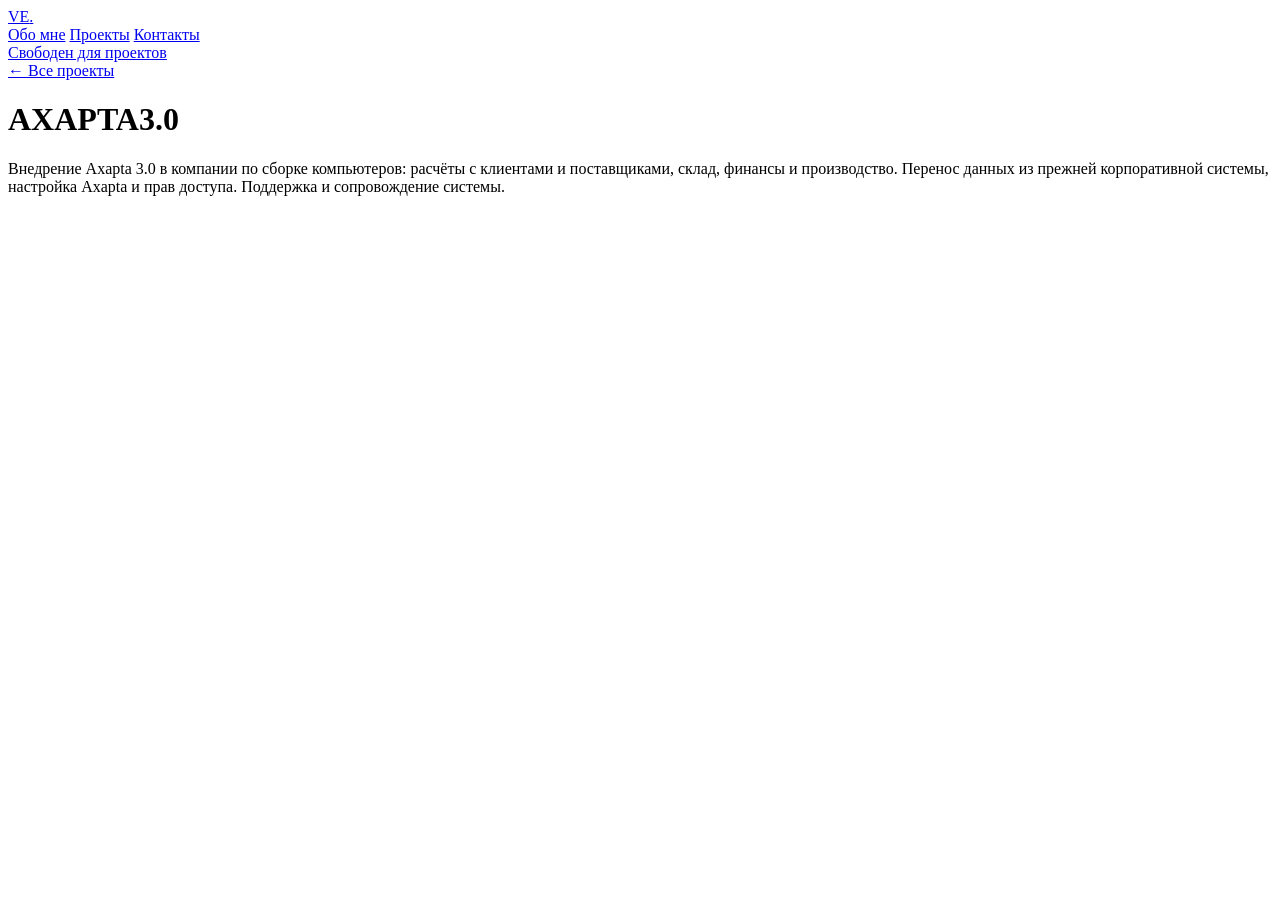
==== axapta-3.html @ ffaef478 "Update Axapta 3.0 project description" ====
<!doctype html>
<html lang="ru">
  <head>
    <meta charset="UTF-8" />
    <meta name="viewport" content="width=device-width, initial-scale=1.0" />
    <meta name="description" content="Проект Axapta 3.0 в портфолио Владимира Ефимова." />
    <title>Axapta 3.0 — проект Владимира Ефимова</title>
    <link rel="stylesheet" href="styles.css" />
  </head>
  <body>
    <div class="noise" aria-hidden="true"></div>
    <div class="cursor-glow" aria-hidden="true"></div>

    <header class="site-header">
      <a class="logo" href="index.html" aria-label="На главную">VE<span>.</span></a>
      <nav class="nav" aria-label="Основная навигация">
        <a href="index.html#about">Обо мне</a>
        <a href="index.html#work">Проекты</a>
        <a href="index.html#contact">Контакты</a>
      </nav>
      <a class="status" href="index.html#contact"><i></i> Свободен для проектов</a>
    </header>

    <main class="detail-page">
      <a class="detail-back" href="index.html#work">← Все проекты</a>
      <h1>AXAPTA<span>3.0</span></h1>
      <p class="detail-placeholder">
        Внедрение Axapta 3.0 в компании по сборке компьютеров: расчёты с
        клиентами и поставщиками, склад, финансы и производство. Перенос данных
        из прежней корпоративной системы, настройка Axapta и прав доступа.
        Поддержка и сопровождение системы.
      </p>
    </main>

    <script src="script.js"></script>
  </body>
</html>
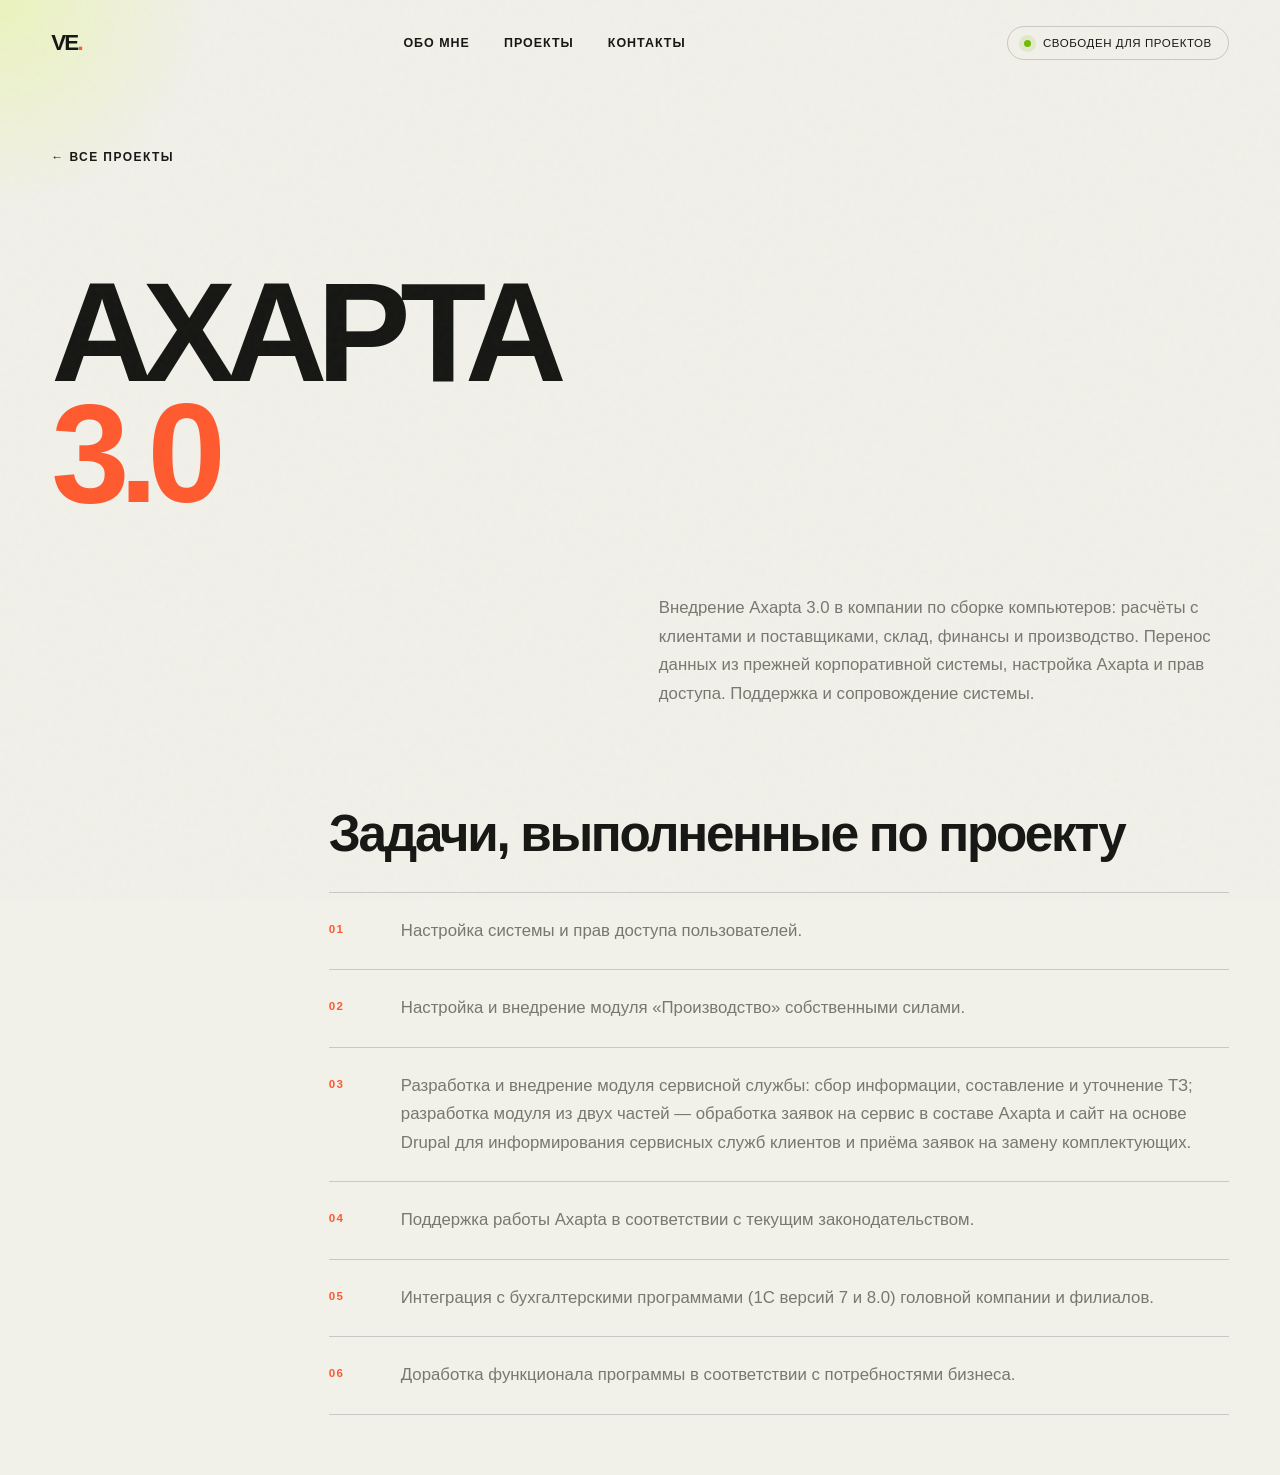
==== commit d7090625: "Add Axapta 3.0 project tasks" ====
--- a/axapta-3.html
+++ b/axapta-3.html
@@ -30,6 +30,33 @@
         из прежней корпоративной системы, настройка Axapta и прав доступа.
         Поддержка и сопровождение системы.
       </p>
+      <section class="detail-tasks" aria-labelledby="project-tasks-title">
+        <h2 id="project-tasks-title">Задачи, выполненные по проекту</h2>
+        <ul>
+          <li>Настройка системы и прав доступа пользователей.</li>
+          <li>
+            Настройка и внедрение модуля «Производство» собственными силами.
+          </li>
+          <li>
+            Разработка и внедрение модуля сервисной службы: сбор информации,
+            составление и уточнение ТЗ; разработка модуля из двух частей —
+            обработка заявок на сервис в составе Axapta и сайт на основе Drupal
+            для информирования сервисных служб клиентов и приёма заявок на
+            замену комплектующих.
+          </li>
+          <li>
+            Поддержка работы Axapta в соответствии с текущим законодательством.
+          </li>
+          <li>
+            Интеграция с бухгалтерскими программами (1С версий 7 и 8.0)
+            головной компании и филиалов.
+          </li>
+          <li>
+            Доработка функционала программы в соответствии с потребностями
+            бизнеса.
+          </li>
+        </ul>
+      </section>
     </main>
 
     <script src="script.js"></script>
--- a/styles.css
+++ b/styles.css
@@ -0,0 +1,168 @@
+:root {
+  --ink: #161714;
+  --paper: #f1f0e9;
+  --muted: #77786f;
+  --acid: #d8ff35;
+  --orange: #ff5a2f;
+  --line: rgba(22, 23, 20, 0.18);
+}
+
+* { box-sizing: border-box; }
+html { scroll-behavior: smooth; overflow-x: hidden; }
+body {
+  margin: 0;
+  background: var(--paper);
+  color: var(--ink);
+  font-family: Arial, Helvetica, sans-serif;
+  overflow-x: hidden;
+}
+
+a { color: inherit; text-decoration: none; }
+.noise {
+  position: fixed; inset: 0; z-index: 20; pointer-events: none; opacity: .05;
+  background-image: url("data:image/svg+xml,%3Csvg viewBox='0 0 180 180' xmlns='http://www.w3.org/2000/svg'%3E%3Cfilter id='n'%3E%3CfeTurbulence type='fractalNoise' baseFrequency='.9' numOctaves='4' stitchTiles='stitch'/%3E%3C/filter%3E%3Crect width='100%25' height='100%25' filter='url(%23n)' opacity='.55'/%3E%3C/svg%3E");
+}
+.cursor-glow {
+  position: fixed; width: 420px; height: 420px; border-radius: 50%; z-index: -1;
+  background: radial-gradient(circle, rgba(216,255,53,.24), transparent 68%);
+  transform: translate(-50%, -50%); pointer-events: none; transition: opacity .3s;
+}
+
+.site-header {
+  position: absolute; z-index: 10; top: 0; left: 0; width: 100%; padding: 26px 4vw;
+  display: flex; justify-content: space-between; align-items: center;
+}
+.logo { font: 600 1.4rem "Arial Black", Arial, sans-serif; letter-spacing: -.08em; }
+.logo span { color: var(--orange); }
+.nav { display: flex; gap: 34px; font-size: .78rem; font-weight: 600; text-transform: uppercase; letter-spacing: .08em; }
+.nav a { position: relative; }
+.nav a::after { content: ""; position: absolute; left: 0; bottom: -5px; width: 100%; height: 1px; background: currentColor; transform: scaleX(0); transform-origin: right; transition: transform .35s; }
+.nav a:hover::after { transform: scaleX(1); transform-origin: left; }
+.status { padding: 10px 16px; border: 1px solid var(--line); border-radius: 100px; font-size: .72rem; text-transform: uppercase; letter-spacing: .05em; }
+.status i { display: inline-block; width: 7px; height: 7px; margin-right: 8px; border-radius: 50%; background: #74b900; box-shadow: 0 0 0 5px rgba(116,185,0,.12); animation: blink 2s infinite; }
+
+.hero { min-height: 100vh; padding: 155px 4vw 50px; display: flex; flex-direction: column; justify-content: center; position: relative; isolation: isolate; }
+.eyebrow { margin: 0 0 28px; font-size: .73rem; font-weight: 700; text-transform: uppercase; letter-spacing: .18em; }
+.hero-title { margin: 0; font: 600 clamp(3.6rem, 9.6vw, 10rem)/.88 "Arial Black", Arial, sans-serif; letter-spacing: -.075em; }
+.title-line { display: block; overflow: hidden; }
+.title-line > span { display: block; animation: titleIn 1s cubic-bezier(.16,1,.3,1) both; }
+.title-line:nth-child(2) > span { animation-delay: .12s; }
+.title-line:nth-child(3) > span { animation-delay: .24s; }
+.accent-line { color: var(--orange); padding-left: 10vw; }
+.hero-bottom { display: grid; grid-template-columns: 1fr auto; align-items: end; margin-top: 35px; padding-left: 44%; }
+.hero-bottom > p { max-width: 460px; margin: 0; font-size: clamp(.95rem, 1.35vw, 1.25rem); line-height: 1.65; color: #51524c; }
+.round-link { width: 140px; height: 140px; margin-left: 40px; padding: 24px; display: flex; flex-direction: column; justify-content: space-between; background: var(--acid); border-radius: 50%; font-size: .75rem; font-weight: 700; text-transform: uppercase; transition: transform .3s, border-radius .4s; }
+.round-link:hover { border-radius: 35%; transform: rotate(-8deg); }
+.round-link b { align-self: flex-end; font-size: 1.5rem; }
+.scroll-note { position: absolute; left: 4vw; bottom: 45px; display: flex; align-items: center; gap: 12px; color: var(--muted); font-size: .68rem; text-transform: uppercase; letter-spacing: .1em; writing-mode: vertical-rl; }
+.scroll-note span { width: 1px; height: 45px; background: var(--ink); animation: scrollLine 2s infinite; }
+.hero-orbit { position: absolute; z-index: -1; border: 1px solid rgba(22,23,20,.08); border-radius: 50%; }
+.orbit-one { width: 44vw; height: 44vw; right: -12vw; top: 6vh; animation: float 8s ease-in-out infinite; }
+.orbit-two { width: 17vw; height: 17vw; left: 28vw; bottom: 2vh; background: rgba(216,255,53,.15); filter: blur(1px); animation: float 6s ease-in-out infinite reverse; }
+
+.section { padding: 120px 4vw; }
+.section-label { display: flex; gap: 18px; align-items: center; margin-bottom: 80px; font-size: .72rem; font-weight: 700; text-transform: uppercase; letter-spacing: .14em; }
+.section-label::after { content: ""; height: 1px; flex: 1; background: var(--line); }
+.section-label span { color: var(--orange); }
+.about { background: var(--ink); color: var(--paper); }
+.about .section-label::after { background: rgba(255,255,255,.18); }
+.about-grid { display: grid; grid-template-columns: 1.2fr .8fr; gap: 8vw; align-items: end; }
+.about h2 { margin: 0; font: 500 clamp(2.8rem, 6vw, 6.5rem)/1.05 "Arial Black", Arial, sans-serif; letter-spacing: -.06em; }
+.about h2 em, .contact h2 em { color: var(--acid); font-style: normal; }
+.about-copy > p { color: #b9bab3; font-size: 1.05rem; line-height: 1.8; }
+.stats { display: grid; grid-template-columns: repeat(3, 1fr); gap: 20px; margin-top: 55px; padding-top: 30px; border-top: 1px solid rgba(255,255,255,.15); }
+.stats strong { display: block; font: 500 clamp(2rem, 3.3vw, 3.4rem) "Arial Black", Arial, sans-serif; }
+.stats strong::after { content: "+"; color: var(--acid); }
+.stats span { color: #898a83; font-size: .7rem; text-transform: uppercase; }
+
+.projects { display: grid; grid-template-columns: repeat(3, minmax(0, 1fr)); gap: 2vw; align-items: stretch; }
+.project { padding: 22px; min-height: 600px; display: flex; flex-direction: column; transition: transform .5s cubic-bezier(.2,.8,.2,1); }
+.project:hover { transform: translateY(-12px); }
+.project-dark { background: #22262b; color: white; }
+.project-light { background: #dddcd4; }
+.project-acid { background: var(--acid); }
+.project-top { display: flex; justify-content: space-between; font-size: .65rem; text-transform: uppercase; letter-spacing: .1em; opacity: .65; }
+.project-visual { flex: 1; min-height: 330px; position: relative; display: grid; place-items: center; overflow: hidden; }
+.visual-aurora { perspective: 700px; }
+.aurora-sphere { width: 120px; height: 120px; border-radius: 50%; background: radial-gradient(circle at 33% 28%, #fff, #ad8cff 18%, #30296c 55%, #080b13 75%); box-shadow: 0 0 40px #6047a7; animation: sphere 7s ease-in-out infinite; }
+.visual-aurora p { position: absolute; font: 500 clamp(1rem, 2vw, 2rem) "Arial Black", Arial, sans-serif; letter-spacing: .24em; mix-blend-mode: difference; }
+.visual-mono { background: linear-gradient(135deg, transparent 50%, rgba(0,0,0,.04) 50%); }
+.mono-card { width: 90px; height: 125px; display: grid; place-items: center; background: var(--ink); color: var(--paper); font: 500 2.5rem "Arial Black", Arial, sans-serif; transform: rotate(-8deg); box-shadow: 10px 10px 0 rgba(0,0,0,.08); transition: transform .6s; }
+.project:hover .mono-card { transform: rotate(3deg) scale(1.05); }
+.mono-ring { position: absolute; width: 145px; height: 145px; border: 1px solid var(--ink); border-radius: 50%; }
+.visual-mono p { position: absolute; right: 8%; bottom: 5%; font: 600 .5rem/1.2 "Arial Black", Arial, sans-serif; text-align: right; }
+.pulse-lines { position: absolute; inset: 8%; background: repeating-radial-gradient(ellipse at center, transparent 0 9px, var(--ink) 10px 12px); animation: pulse 5s linear infinite; }
+.visual-pulse p { position: relative; z-index: 1; padding: 20px; background: var(--acid); font: 600 clamp(3rem, 8vw, 8rem)/.82 "Arial Black", Arial, sans-serif; letter-spacing: -.08em; text-align: center; }
+.project-info { display: grid; grid-template-columns: 1fr auto; gap: 12px 25px; align-items: end; padding-top: 20px; border-top: 1px solid currentColor; }
+.project-info h3 { margin: 0; font: 500 1.15rem "Arial Black", Arial, sans-serif; }
+.project-info p { grid-column: 1 / -1; max-width: 320px; margin: 0; font-size: .8rem; line-height: 1.55; opacity: .65; }
+.project-arrow { font-size: 1.8rem; transition: transform .3s; }
+.project:hover .project-arrow { transform: rotate(45deg); }
+
+.detail-page { min-height: 100vh; padding: 150px 4vw 60px; display: flex; flex-direction: column; }
+.detail-back { align-self: flex-start; margin-bottom: 12vh; font-size: .75rem; font-weight: 700; text-transform: uppercase; letter-spacing: .12em; }
+.detail-back:hover { color: var(--orange); }
+.detail-page h1 { max-width: 1100px; margin: 0; font: 600 clamp(4rem, 11vw, 11rem)/.86 "Arial Black", Arial, sans-serif; letter-spacing: -.075em; }
+.detail-page h1 span { display: block; color: var(--orange); }
+.detail-placeholder { max-width: 570px; margin: auto 0 0 auto; padding-top: 80px; color: var(--muted); font-size: 1.05rem; line-height: 1.7; }
+.detail-tasks { width: min(100%, 900px); margin: 100px 0 0 auto; }
+.detail-tasks h2 { margin: 0 0 32px; font: 600 clamp(2rem, 4vw, 4rem)/1 "Arial Black", Arial, sans-serif; letter-spacing: -.045em; }
+.detail-tasks ul { margin: 0; padding: 0; list-style: none; counter-reset: project-task; }
+.detail-tasks li { position: relative; padding: 24px 0 24px 72px; border-top: 1px solid var(--line); color: var(--muted); font-size: 1.05rem; line-height: 1.7; counter-increment: project-task; }
+.detail-tasks li:last-child { border-bottom: 1px solid var(--line); }
+.detail-tasks li::before { position: absolute; top: 27px; left: 0; color: var(--orange); font-size: .72rem; font-weight: 700; letter-spacing: .12em; content: "0" counter(project-task); }
+
+.services { padding-top: 40px; }
+.service { display: grid; grid-template-columns: 70px 1fr 1fr auto; gap: 30px; align-items: center; padding: 34px 0; border-bottom: 1px solid var(--line); }
+.service > span { color: var(--orange); font-size: .7rem; }
+.service h3 { margin: 0; font: 500 clamp(1.5rem, 3vw, 3rem) "Arial Black", Arial, sans-serif; letter-spacing: -.04em; }
+.service p { color: var(--muted); }
+.service b { font-size: 1.5rem; transition: transform .5s; }
+.service:hover b { transform: rotate(180deg) scale(1.3); color: var(--orange); }
+
+.contact { min-height: 90vh; padding-bottom: 35px; display: flex; flex-direction: column; justify-content: center; background: var(--orange); color: var(--ink); }
+.contact h2 { margin: 0 0 60px; font: 600 clamp(3rem, 8.8vw, 9rem)/.9 "Arial Black", Arial, sans-serif; letter-spacing: -.075em; }
+.contact h2 em { color: var(--paper); }
+.contact-link { display: flex; justify-content: space-between; align-items: center; padding: 25px 0; border-bottom: 2px solid var(--ink); font-size: clamp(1.1rem, 2.2vw, 2.2rem); }
+.contact-link span { font-size: 1.5em; transition: transform .3s; }
+.contact-link:hover span { transform: rotate(45deg); }
+footer { display: flex; justify-content: space-between; gap: 30px; margin-top: auto; padding-top: 90px; font-size: .7rem; text-transform: uppercase; letter-spacing: .08em; }
+footer div { display: flex; gap: 25px; }
+
+.reveal { opacity: 0; transform: translateY(35px); transition: opacity .8s ease, transform .8s cubic-bezier(.16,1,.3,1); }
+.reveal.visible { opacity: 1; transform: translateY(0); }
+
+@keyframes titleIn { from { transform: translateY(110%); } to { transform: translateY(0); } }
+@keyframes blink { 50% { opacity: .4; } }
+@keyframes scrollLine { 0% { transform: scaleY(0); transform-origin: top; } 45% { transform: scaleY(1); transform-origin: top; } 55% { transform: scaleY(1); transform-origin: bottom; } 100% { transform: scaleY(0); transform-origin: bottom; } }
+@keyframes float { 50% { transform: translateY(30px) rotate(8deg); } }
+@keyframes sphere { 50% { transform: rotateY(30deg) translateY(-18px); filter: hue-rotate(40deg); } }
+@keyframes pulse { 50% { transform: scale(.86) rotate(4deg); } }
+
+@media (max-width: 820px) {
+  .site-header { padding-top: 20px; }
+  .nav { display: none; }
+  .status { font-size: .58rem; }
+  .hero { padding-top: 130px; min-height: 780px; }
+  .hero-title { font-size: clamp(3.15rem, 14vw, 6rem); }
+  .accent-line { padding-left: 0; }
+  .hero-bottom { padding-left: 15%; grid-template-columns: 1fr; }
+  .round-link { width: 110px; height: 110px; margin: 30px 0 0 auto; padding: 18px; }
+  .scroll-note { display: none; }
+  .section { padding: 85px 5vw; }
+  .section-label { margin-bottom: 50px; }
+  .about-grid, .projects { grid-template-columns: 1fr; }
+  .about-copy { margin-top: 40px; }
+  .project { min-height: 560px; }
+  .project-info { grid-template-columns: 1fr auto; }
+  .project-info p { display: none; }
+  .service { grid-template-columns: 40px 1fr auto; gap: 15px; }
+  .service p { display: none; }
+  footer { flex-direction: column; }
+}
+
+@media (prefers-reduced-motion: reduce) {
+  *, *::before, *::after { animation-duration: .01ms !important; animation-iteration-count: 1 !important; scroll-behavior: auto !important; }
+  .reveal { opacity: 1; transform: none; }
+  .cursor-glow { display: none; }
+}
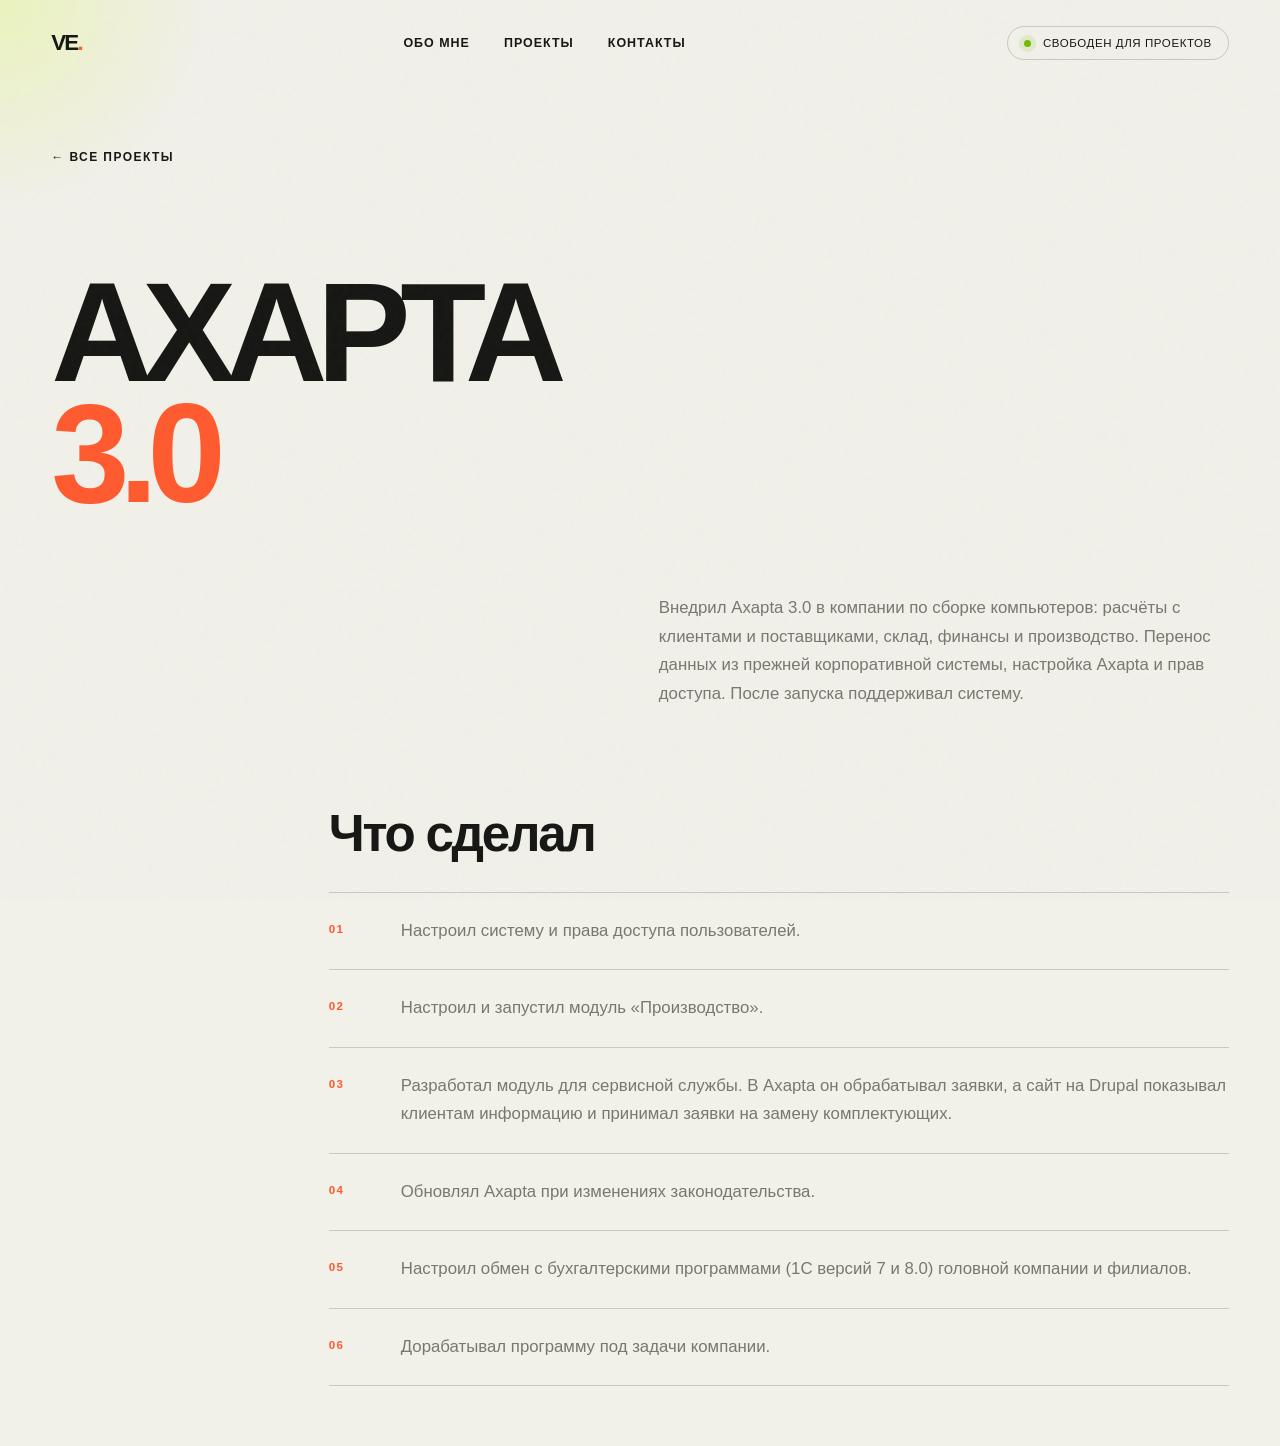
==== commit 21f36f35: "Simplify portfolio copy" ====
--- a/axapta-3.html
+++ b/axapta-3.html
@@ -25,35 +25,32 @@
       <a class="detail-back" href="index.html#work">← Все проекты</a>
       <h1>AXAPTA<span>3.0</span></h1>
       <p class="detail-placeholder">
-        Внедрение Axapta 3.0 в компании по сборке компьютеров: расчёты с
+        Внедрил Axapta 3.0 в компании по сборке компьютеров: расчёты с
         клиентами и поставщиками, склад, финансы и производство. Перенос данных
         из прежней корпоративной системы, настройка Axapta и прав доступа.
-        Поддержка и сопровождение системы.
+        После запуска поддерживал систему.
       </p>
       <section class="detail-tasks" aria-labelledby="project-tasks-title">
-        <h2 id="project-tasks-title">Задачи, выполненные по проекту</h2>
+        <h2 id="project-tasks-title">Что сделал</h2>
         <ul>
-          <li>Настройка системы и прав доступа пользователей.</li>
+          <li>Настроил систему и права доступа пользователей.</li>
           <li>
-            Настройка и внедрение модуля «Производство» собственными силами.
+            Настроил и запустил модуль «Производство».
           </li>
           <li>
-            Разработка и внедрение модуля сервисной службы: сбор информации,
-            составление и уточнение ТЗ; разработка модуля из двух частей —
-            обработка заявок на сервис в составе Axapta и сайт на основе Drupal
-            для информирования сервисных служб клиентов и приёма заявок на
-            замену комплектующих.
+            Разработал модуль для сервисной службы. В Axapta он обрабатывал
+            заявки, а сайт на Drupal показывал клиентам информацию и принимал
+            заявки на замену комплектующих.
           </li>
           <li>
-            Поддержка работы Axapta в соответствии с текущим законодательством.
+            Обновлял Axapta при изменениях законодательства.
           </li>
           <li>
-            Интеграция с бухгалтерскими программами (1С версий 7 и 8.0)
+            Настроил обмен с бухгалтерскими программами (1С версий 7 и 8.0)
             головной компании и филиалов.
           </li>
           <li>
-            Доработка функционала программы в соответствии с потребностями
-            бизнеса.
+            Дорабатывал программу под задачи компании.
           </li>
         </ul>
       </section>
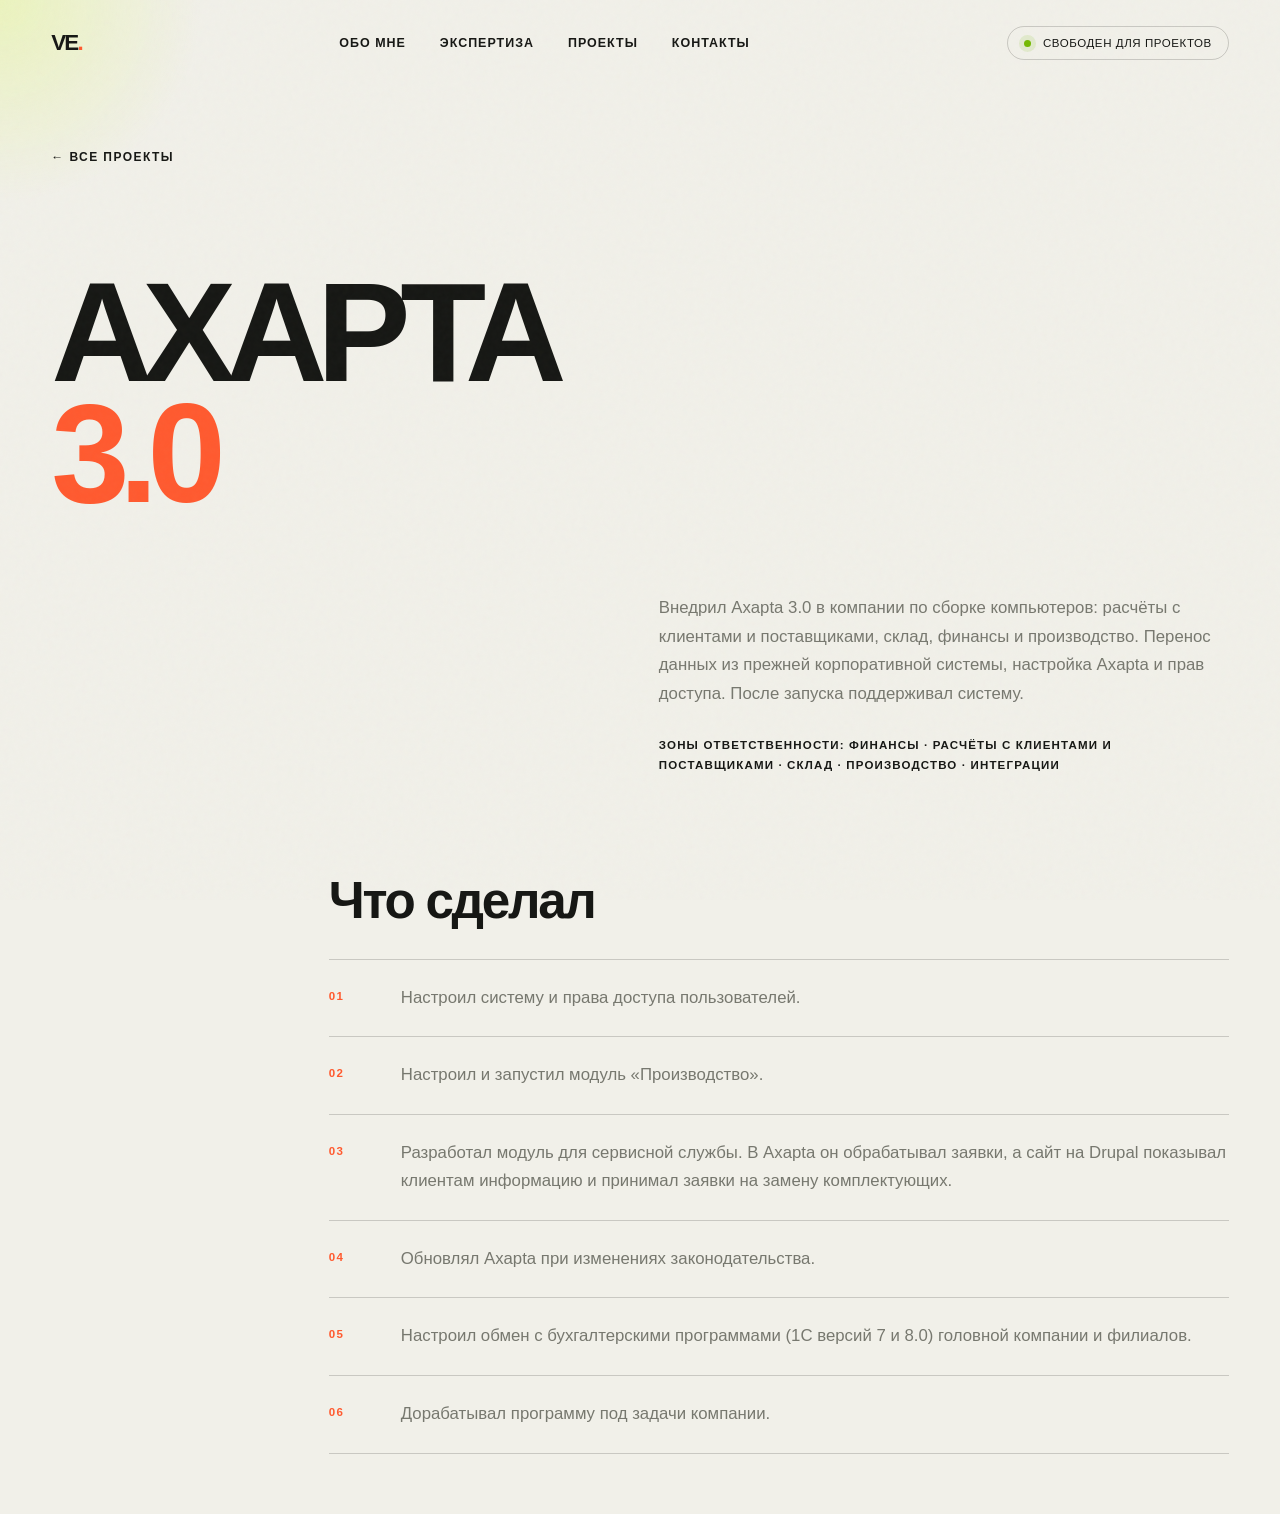
==== commit 3dd69250: "Adapt professional profile content across site" ====
--- a/axapta-3.html
+++ b/axapta-3.html
@@ -15,6 +15,7 @@
       <a class="logo" href="index.html" aria-label="На главную">VE<span>.</span></a>
       <nav class="nav" aria-label="Основная навигация">
         <a href="index.html#about">Обо мне</a>
+        <a href="expertise.html">Экспертиза</a>
         <a href="index.html#work">Проекты</a>
         <a href="index.html#contact">Контакты</a>
       </nav>
@@ -30,6 +31,7 @@
         из прежней корпоративной системы, настройка Axapta и прав доступа.
         После запуска поддерживал систему.
       </p>
+      <p class="project-scope">Зоны ответственности: финансы · расчёты с клиентами и поставщиками · склад · производство · интеграции</p>
       <section class="detail-tasks" aria-labelledby="project-tasks-title">
         <h2 id="project-tasks-title">Что сделал</h2>
         <ul>
--- a/styles.css
+++ b/styles.css
@@ -72,7 +72,7 @@
 .about-copy > p { color: #b9bab3; font-size: 1.05rem; line-height: 1.8; }
 .stats { display: grid; grid-template-columns: repeat(3, 1fr); gap: 20px; margin-top: 55px; padding-top: 30px; border-top: 1px solid rgba(255,255,255,.15); }
 .stats strong { display: block; font: 500 clamp(2rem, 3.3vw, 3.4rem) "Arial Black", Arial, sans-serif; }
-.stats strong::after { content: "+"; color: var(--acid); }
+.stats strong::after { content: attr(data-suffix); color: var(--acid); }
 .stats span { color: #898a83; font-size: .7rem; text-transform: uppercase; }
 
 .projects { display: grid; grid-template-columns: repeat(3, minmax(0, 1fr)); gap: 2vw; align-items: stretch; }
@@ -105,6 +105,7 @@
 .detail-page h1 { max-width: 1100px; margin: 0; font: 600 clamp(4rem, 11vw, 11rem)/.86 "Arial Black", Arial, sans-serif; letter-spacing: -.075em; }
 .detail-page h1 span { display: block; color: var(--orange); }
 .detail-placeholder { max-width: 570px; margin: auto 0 0 auto; padding-top: 80px; color: var(--muted); font-size: 1.05rem; line-height: 1.7; }
+.project-scope { max-width: 570px; margin: 28px 0 0 auto; color: var(--ink); font-size: .72rem; font-weight: 700; line-height: 1.7; text-transform: uppercase; letter-spacing: .1em; }
 .detail-tasks { width: min(100%, 900px); margin: 100px 0 0 auto; }
 .detail-tasks h2 { margin: 0 0 32px; font: 600 clamp(2rem, 4vw, 4rem)/1 "Arial Black", Arial, sans-serif; letter-spacing: -.045em; }
 .detail-tasks ul { margin: 0; padding: 0; list-style: none; counter-reset: project-task; }
@@ -119,6 +120,16 @@
 .service p { color: var(--muted); }
 .service b { font-size: 1.5rem; transition: transform .5s; }
 .service:hover b { transform: rotate(180deg) scale(1.3); color: var(--orange); }
+.expertise-link { display: flex; justify-content: space-between; margin-top: 42px; padding: 24px 0; border-bottom: 2px solid var(--ink); font-weight: 700; text-transform: uppercase; letter-spacing: .08em; }
+.expertise-link span, .expertise-cta span { font-size: 1.4rem; }
+
+.expertise-page .eyebrow { margin-bottom: 20px; }
+.expertise-grid { display: grid; grid-template-columns: repeat(2, 1fr); gap: 1px; margin-top: 100px; background: var(--line); border: 1px solid var(--line); }
+.expertise-grid article { min-height: 310px; padding: 42px; background: var(--paper); }
+.expertise-grid article > span { color: var(--orange); font-size: .72rem; font-weight: 700; letter-spacing: .12em; }
+.expertise-grid h2 { margin: 55px 0 18px; font: 600 clamp(1.7rem, 3vw, 3rem)/1 "Arial Black", Arial, sans-serif; letter-spacing: -.045em; }
+.expertise-grid p { max-width: 520px; margin: 0; color: var(--muted); font-size: 1rem; line-height: 1.7; }
+.expertise-cta { display: flex; justify-content: space-between; margin-top: 70px; padding: 28px 0; border-bottom: 2px solid var(--ink); font: 600 clamp(1.5rem, 3vw, 3rem) "Arial Black", Arial, sans-serif; }
 
 .contact { min-height: 90vh; padding-bottom: 35px; display: flex; flex-direction: column; justify-content: center; background: var(--orange); color: var(--ink); }
 .contact h2 { margin: 0 0 60px; font: 600 clamp(3rem, 8.8vw, 9rem)/.9 "Arial Black", Arial, sans-serif; letter-spacing: -.075em; }
@@ -158,6 +169,9 @@
   .project-info p { display: none; }
   .service { grid-template-columns: 40px 1fr auto; gap: 15px; }
   .service p { display: none; }
+  .expertise-grid { grid-template-columns: 1fr; margin-top: 70px; }
+  .expertise-grid article { min-height: 0; padding: 30px; }
+  .expertise-grid h2 { margin-top: 35px; }
   footer { flex-direction: column; }
 }
 
